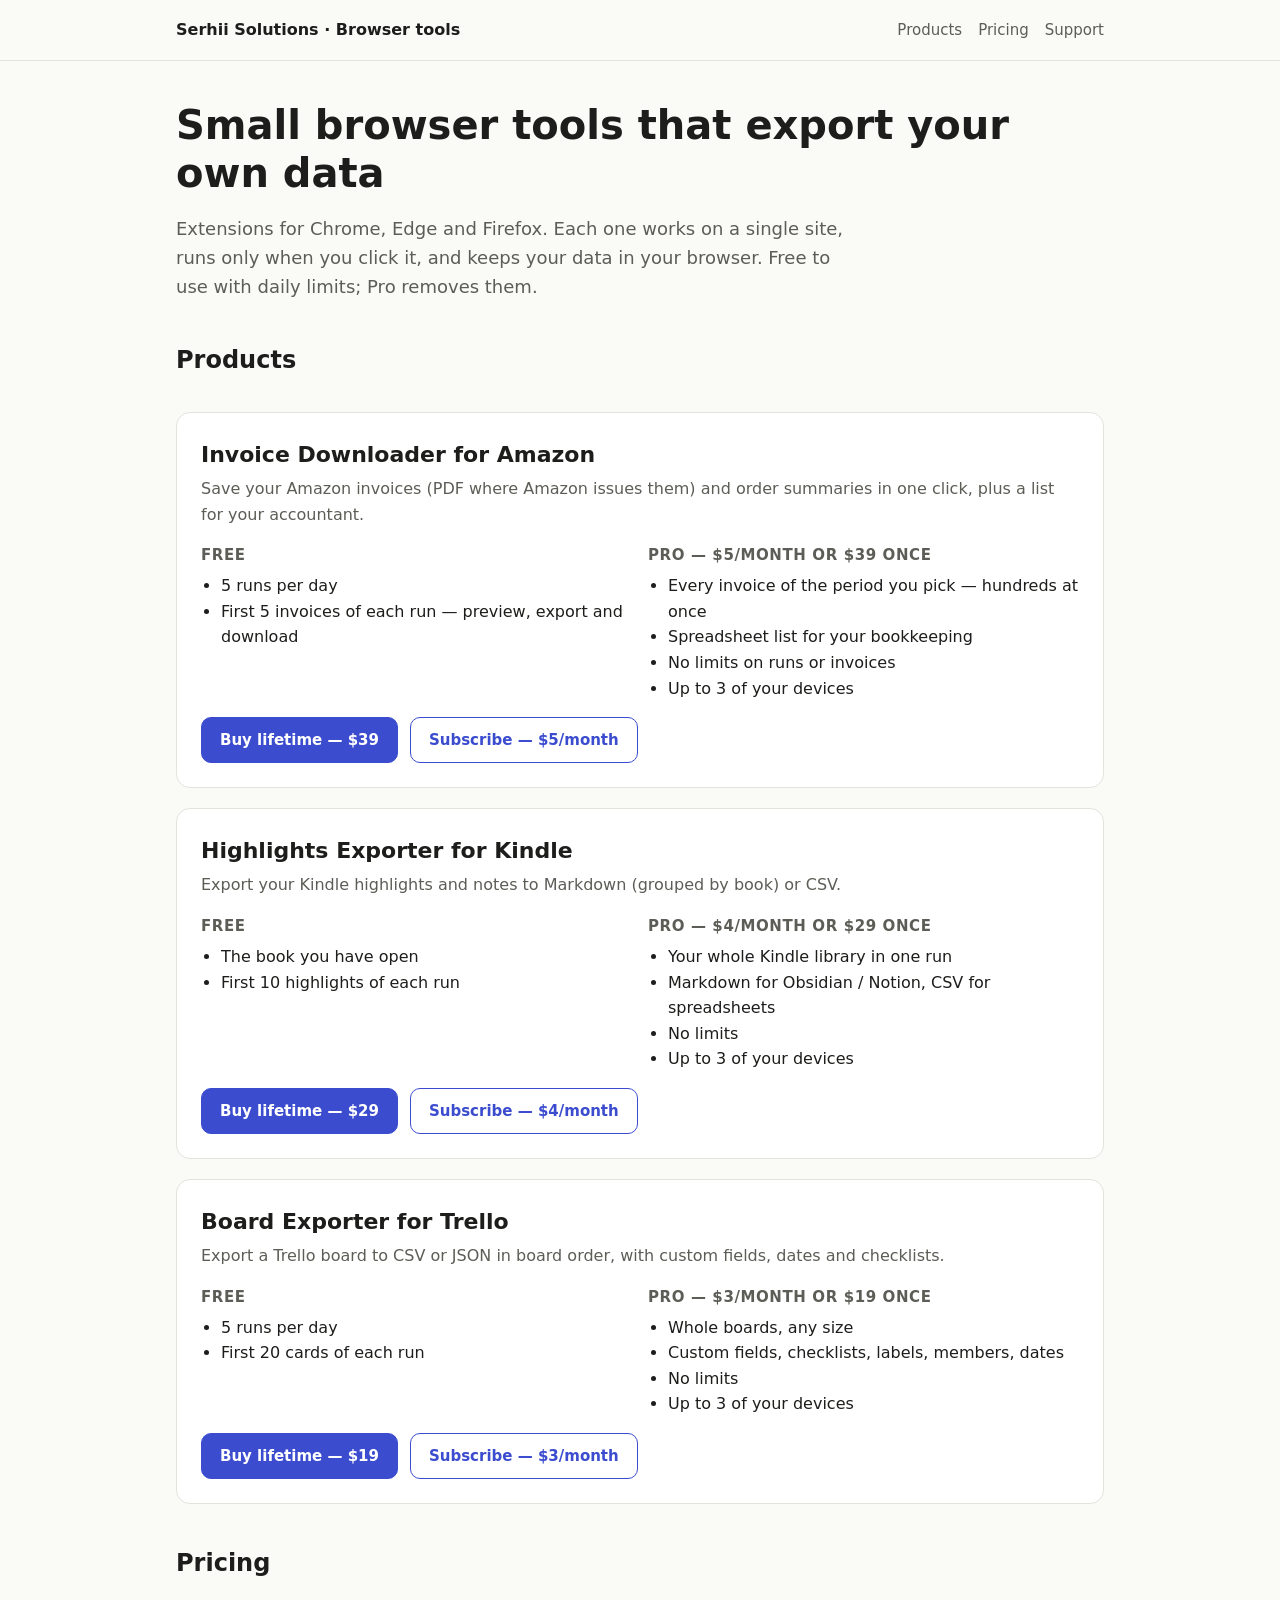
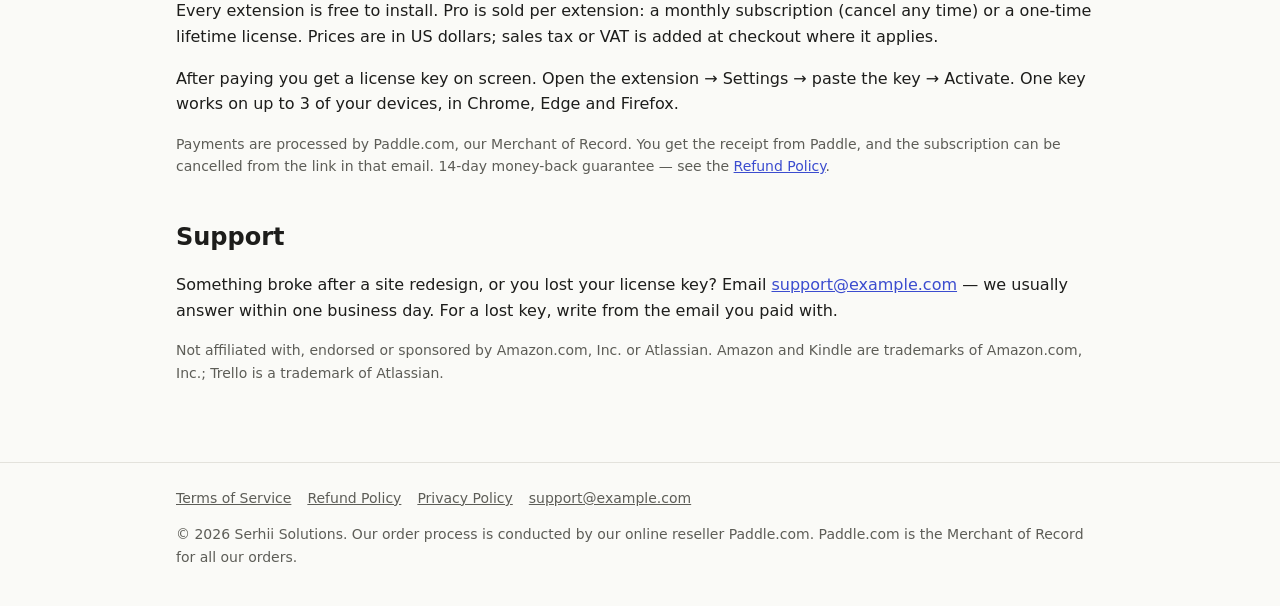
==== index.html @ 1c6d3cf3 "Shop site for Paddle: products, pricing, terms, refund, privacy, checkout Co-Authored-By: Claude Opu" ====
<!doctype html>
<html lang="en">
<head>
<meta charset="utf-8">
<meta name="viewport" content="width=device-width, initial-scale=1">
<title>Serhii Solutions — browser extensions that export your own data</title>
<meta name="description" content="Browser extensions for Chrome, Edge and Firefox that export your Amazon invoices, Kindle highlights and Trello boards.">
<link rel="stylesheet" href="assets/site.css">
</head>
<body>
<header class="site"><div class="wrap">
  <a class="brand" href="./">Serhii Solutions · Browser tools</a>
  <nav><a href="./#products">Products</a><a href="./#pricing">Pricing</a><a href="./#support">Support</a></nav>
</div></header>
<main><div class="wrap">

<h1>Small browser tools that export your own data</h1>
<p class="lead">Extensions for Chrome, Edge and Firefox. Each one works on a single site, runs only when you click it, and keeps your data in your browser. Free to use with daily limits; Pro removes them.</p>

<h2 id="products">Products</h2>
<div class="products">

<section class="card" id="amazon-invoices">
  <h3>Invoice Downloader for Amazon</h3>
  <p>Save your Amazon invoices (PDF where Amazon issues them) and order summaries in one click, plus a list for your accountant.</p>
  <div class="tiers">
    <div><h4>Free</h4><ul><li>5 runs per day</li><li>First 5 invoices of each run — preview, export and download</li></ul></div>
    <div><h4>Pro — $5/month or $39 once</h4><ul><li>Every invoice of the period you pick — hundreds at once</li><li>Spreadsheet list for your bookkeeping</li><li>No limits on runs or invoices</li><li>Up to 3 of your devices</li></ul></div>
  </div>
  <div class="buy">
    <a class="btn primary" href="buy.html?p=amazon-invoices&amp;plan=lifetime">Buy lifetime — $39</a>
    <a class="btn" href="buy.html?p=amazon-invoices&amp;plan=monthly">Subscribe — $5/month</a>
  </div>
</section>

<section class="card" id="kindle-highlights-export">
  <h3>Highlights Exporter for Kindle</h3>
  <p>Export your Kindle highlights and notes to Markdown (grouped by book) or CSV.</p>
  <div class="tiers">
    <div><h4>Free</h4><ul><li>The book you have open</li><li>First 10 highlights of each run</li></ul></div>
    <div><h4>Pro — $4/month or $29 once</h4><ul><li>Your whole Kindle library in one run</li><li>Markdown for Obsidian / Notion, CSV for spreadsheets</li><li>No limits</li><li>Up to 3 of your devices</li></ul></div>
  </div>
  <div class="buy">
    <a class="btn primary" href="buy.html?p=kindle-highlights-export&amp;plan=lifetime">Buy lifetime — $29</a>
    <a class="btn" href="buy.html?p=kindle-highlights-export&amp;plan=monthly">Subscribe — $4/month</a>
  </div>
</section>

<section class="card" id="trello-export">
  <h3>Board Exporter for Trello</h3>
  <p>Export a Trello board to CSV or JSON in board order, with custom fields, dates and checklists.</p>
  <div class="tiers">
    <div><h4>Free</h4><ul><li>5 runs per day</li><li>First 20 cards of each run</li></ul></div>
    <div><h4>Pro — $3/month or $19 once</h4><ul><li>Whole boards, any size</li><li>Custom fields, checklists, labels, members, dates</li><li>No limits</li><li>Up to 3 of your devices</li></ul></div>
  </div>
  <div class="buy">
    <a class="btn primary" href="buy.html?p=trello-export&amp;plan=lifetime">Buy lifetime — $19</a>
    <a class="btn" href="buy.html?p=trello-export&amp;plan=monthly">Subscribe — $3/month</a>
  </div>
</section>
</div>

<h2 id="pricing">Pricing</h2>
<p>Every extension is free to install. Pro is sold per extension: a monthly subscription (cancel any time) or a one-time lifetime license. Prices are in US dollars; sales tax or VAT is added at checkout where it applies.</p>
<p>After paying you get a license key on screen. Open the extension → Settings → paste the key → Activate. One key works on up to 3 of your devices, in Chrome, Edge and Firefox.</p>
<p class="note">Payments are processed by Paddle.com, our Merchant of Record. You get the receipt from Paddle, and the subscription can be cancelled from the link in that email. 14-day money-back guarantee — see the <a href="refund.html">Refund Policy</a>.</p>

<h2 id="support">Support</h2>
<p>Something broke after a site redesign, or you lost your license key? Email <a href="mailto:support@example.com">support@example.com</a> — we usually answer within one business day. For a lost key, write from the email you paid with.</p>
<p class="note">Not affiliated with, endorsed or sponsored by Amazon.com, Inc. or Atlassian. Amazon and Kindle are trademarks of Amazon.com, Inc.; Trello is a trademark of Atlassian.</p>

</div></main>
<footer><div class="wrap">
  <a href="terms.html">Terms of Service</a><a href="refund.html">Refund Policy</a><a href="PRIVACY.html">Privacy Policy</a><a href="mailto:support@example.com">support@example.com</a>
  <p>© 2026 Serhii Solutions. Our order process is conducted by our online reseller Paddle.com. Paddle.com is the Merchant of Record for all our orders.</p>
</div></footer>

</body>
</html>
---- assets/site.css ----
:root{--bg:#fafaf7;--fg:#1d1d1b;--muted:#5d5d57;--line:#e3e2dc;--card:#fff;--accent:#3b4ccf;--accent-fg:#fff;--ok:#2f855a}
@media (prefers-color-scheme:dark){:root{--bg:#141413;--fg:#ecebe6;--muted:#a3a29b;--line:#2f2e2b;--card:#1d1c1a;--accent:#8e9bff;--accent-fg:#111;--ok:#68d391}}
*{box-sizing:border-box}
body{margin:0;background:var(--bg);color:var(--fg);font:16px/1.6 system-ui,-apple-system,"Segoe UI",Roboto,sans-serif}
a{color:var(--accent)}
.wrap{max-width:960px;margin:0 auto;padding:0 16px}
header.site{border-bottom:1px solid var(--line)}
header.site .wrap{display:flex;align-items:center;justify-content:space-between;gap:16px;min-height:60px;flex-wrap:wrap}
header.site .brand{font-weight:700;text-decoration:none;color:var(--fg)}
nav a{color:var(--muted);text-decoration:none;margin-left:16px;font-size:15px}
nav a:hover{color:var(--fg)}
main{padding:40px 0 64px}
h1{font-size:clamp(28px,5vw,40px);line-height:1.2;margin:0 0 12px}
h2{margin:40px 0 8px}
.lead{color:var(--muted);font-size:18px;max-width:680px}
.products{display:grid;gap:20px;margin-top:32px}
.card{background:var(--card);border:1px solid var(--line);border-radius:14px;padding:24px}
.card h3{margin:0 0 4px;font-size:22px}
.card p{margin:0 0 12px;color:var(--muted)}
.tiers{display:grid;grid-template-columns:1fr 1fr;gap:16px;margin:16px 0}
@media (max-width:640px){.tiers{grid-template-columns:1fr}}
.tiers ul{margin:6px 0 0;padding-left:20px}
.tiers h4{margin:0;font-size:15px;text-transform:uppercase;letter-spacing:.04em;color:var(--muted)}
.buy{display:flex;gap:12px;flex-wrap:wrap}
.btn{display:inline-block;padding:10px 18px;border-radius:10px;border:1px solid var(--accent);color:var(--accent);text-decoration:none;font-weight:600;background:transparent;cursor:pointer;font-size:15px}
.btn.primary{background:var(--accent);color:var(--accent-fg)}
.note{font-size:14px;color:var(--muted)}
footer{border-top:1px solid var(--line);padding:24px 0;color:var(--muted);font-size:14px}
footer a{color:var(--muted);margin-right:16px}
.key{font:600 18px/1.4 ui-monospace,SFMono-Regular,Menlo,monospace;background:var(--card);border:1px dashed var(--line);border-radius:10px;padding:14px;word-break:break-all;margin:12px 0}
.doc{max-width:720px}
.doc h2{font-size:22px}
table{border-collapse:collapse;width:100%;margin:12px 0;font-size:15px}
th,td{border:1px solid var(--line);padding:8px;text-align:left;vertical-align:top}
code{font-size:.9em}
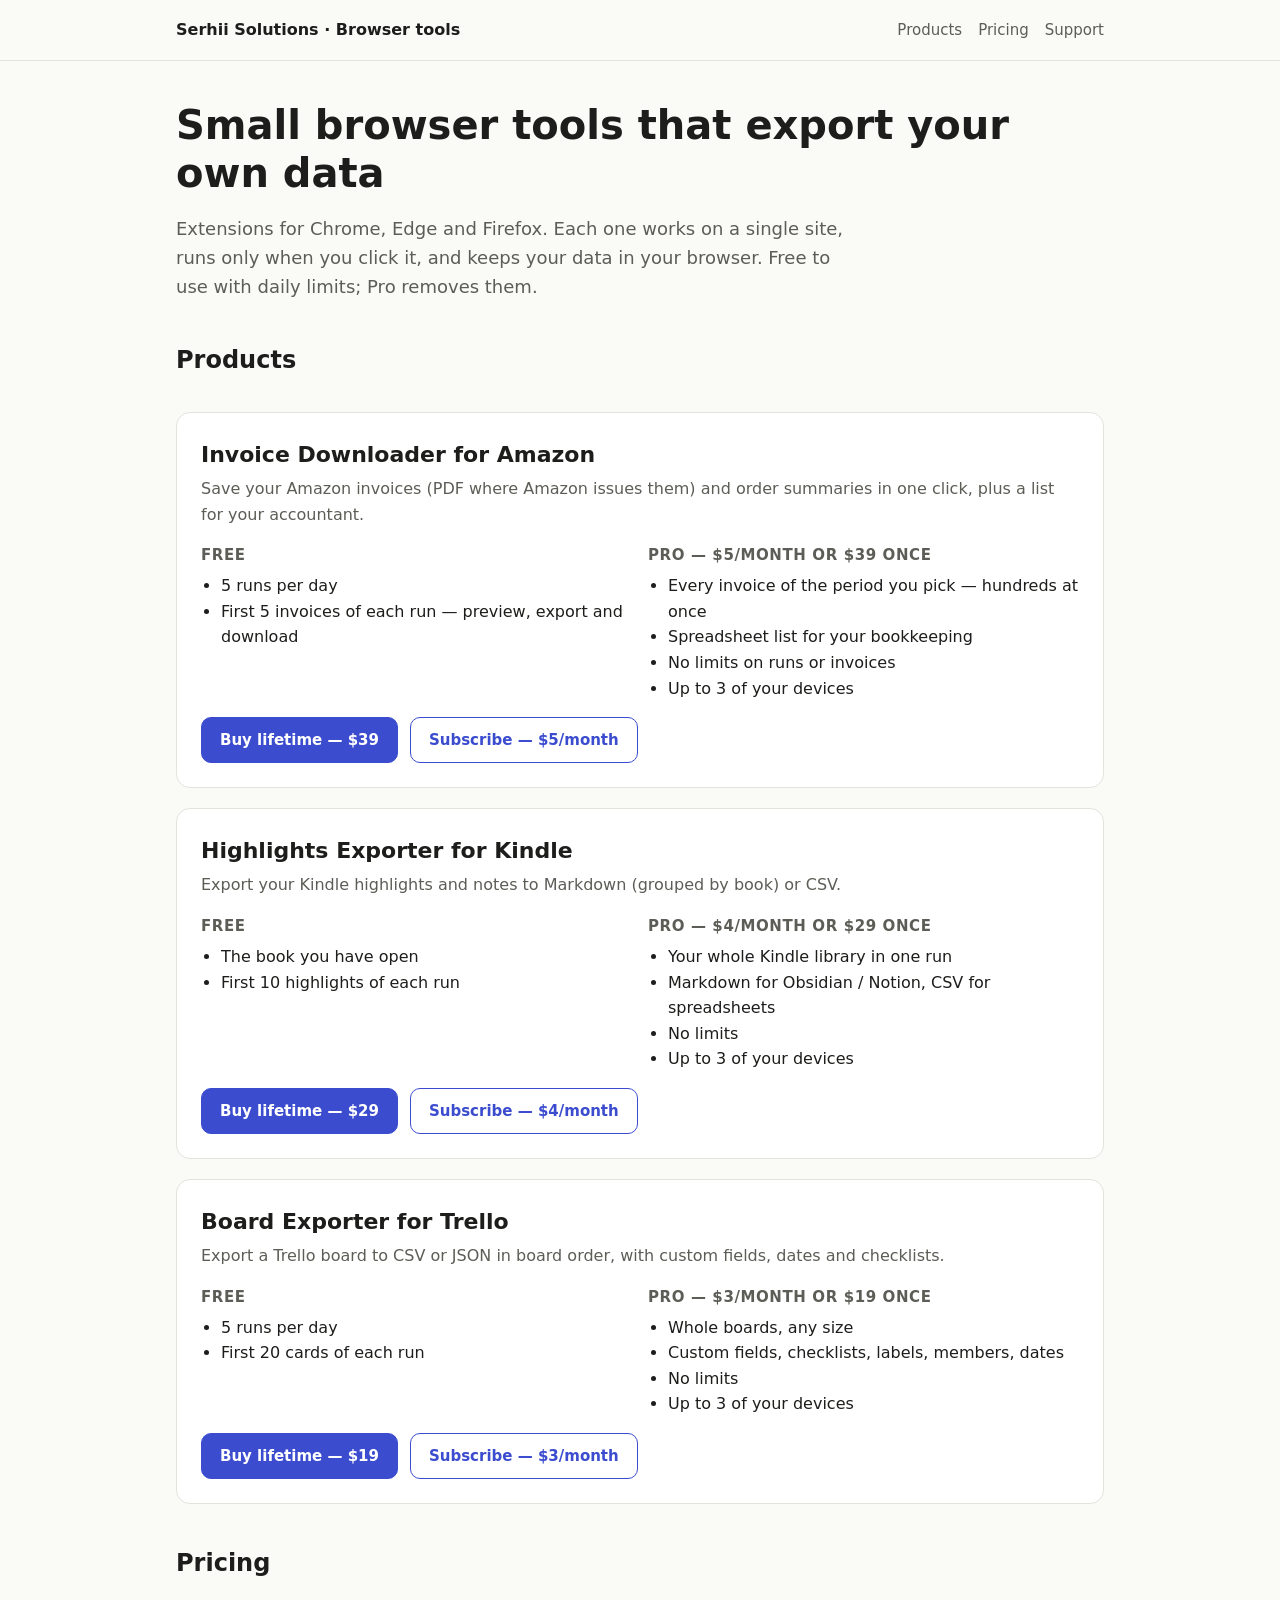
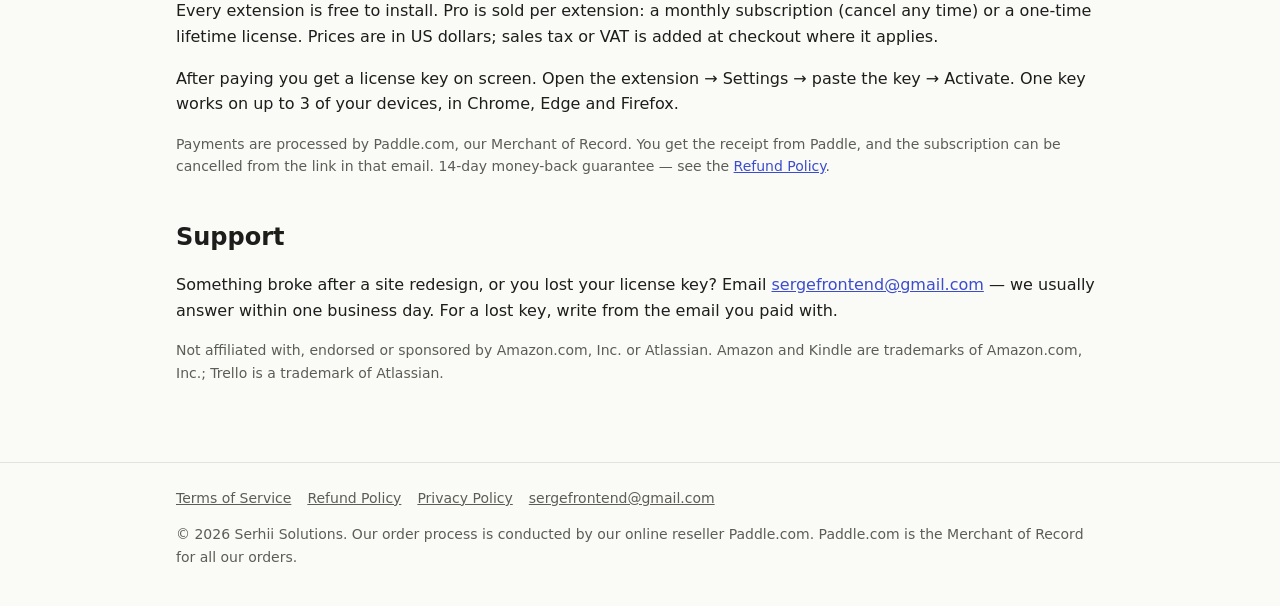
==== commit 1c3c080d: "Set the support email Co-Authored-By: Claude Opus 5.5 <noreply@anthropic.com> Claude-Session: https:" ====
--- a/index.html
+++ b/index.html
@@ -66,12 +66,12 @@
 <p class="note">Payments are processed by Paddle.com, our Merchant of Record. You get the receipt from Paddle, and the subscription can be cancelled from the link in that email. 14-day money-back guarantee — see the <a href="refund.html">Refund Policy</a>.</p>
 
 <h2 id="support">Support</h2>
-<p>Something broke after a site redesign, or you lost your license key? Email <a href="mailto:support@example.com">support@example.com</a> — we usually answer within one business day. For a lost key, write from the email you paid with.</p>
+<p>Something broke after a site redesign, or you lost your license key? Email <a href="mailto:sergefrontend@gmail.com">sergefrontend@gmail.com</a> — we usually answer within one business day. For a lost key, write from the email you paid with.</p>
 <p class="note">Not affiliated with, endorsed or sponsored by Amazon.com, Inc. or Atlassian. Amazon and Kindle are trademarks of Amazon.com, Inc.; Trello is a trademark of Atlassian.</p>
 
 </div></main>
 <footer><div class="wrap">
-  <a href="terms.html">Terms of Service</a><a href="refund.html">Refund Policy</a><a href="PRIVACY.html">Privacy Policy</a><a href="mailto:support@example.com">support@example.com</a>
+  <a href="terms.html">Terms of Service</a><a href="refund.html">Refund Policy</a><a href="PRIVACY.html">Privacy Policy</a><a href="mailto:sergefrontend@gmail.com">sergefrontend@gmail.com</a>
   <p>© 2026 Serhii Solutions. Our order process is conducted by our online reseller Paddle.com. Paddle.com is the Merchant of Record for all our orders.</p>
 </div></footer>
 
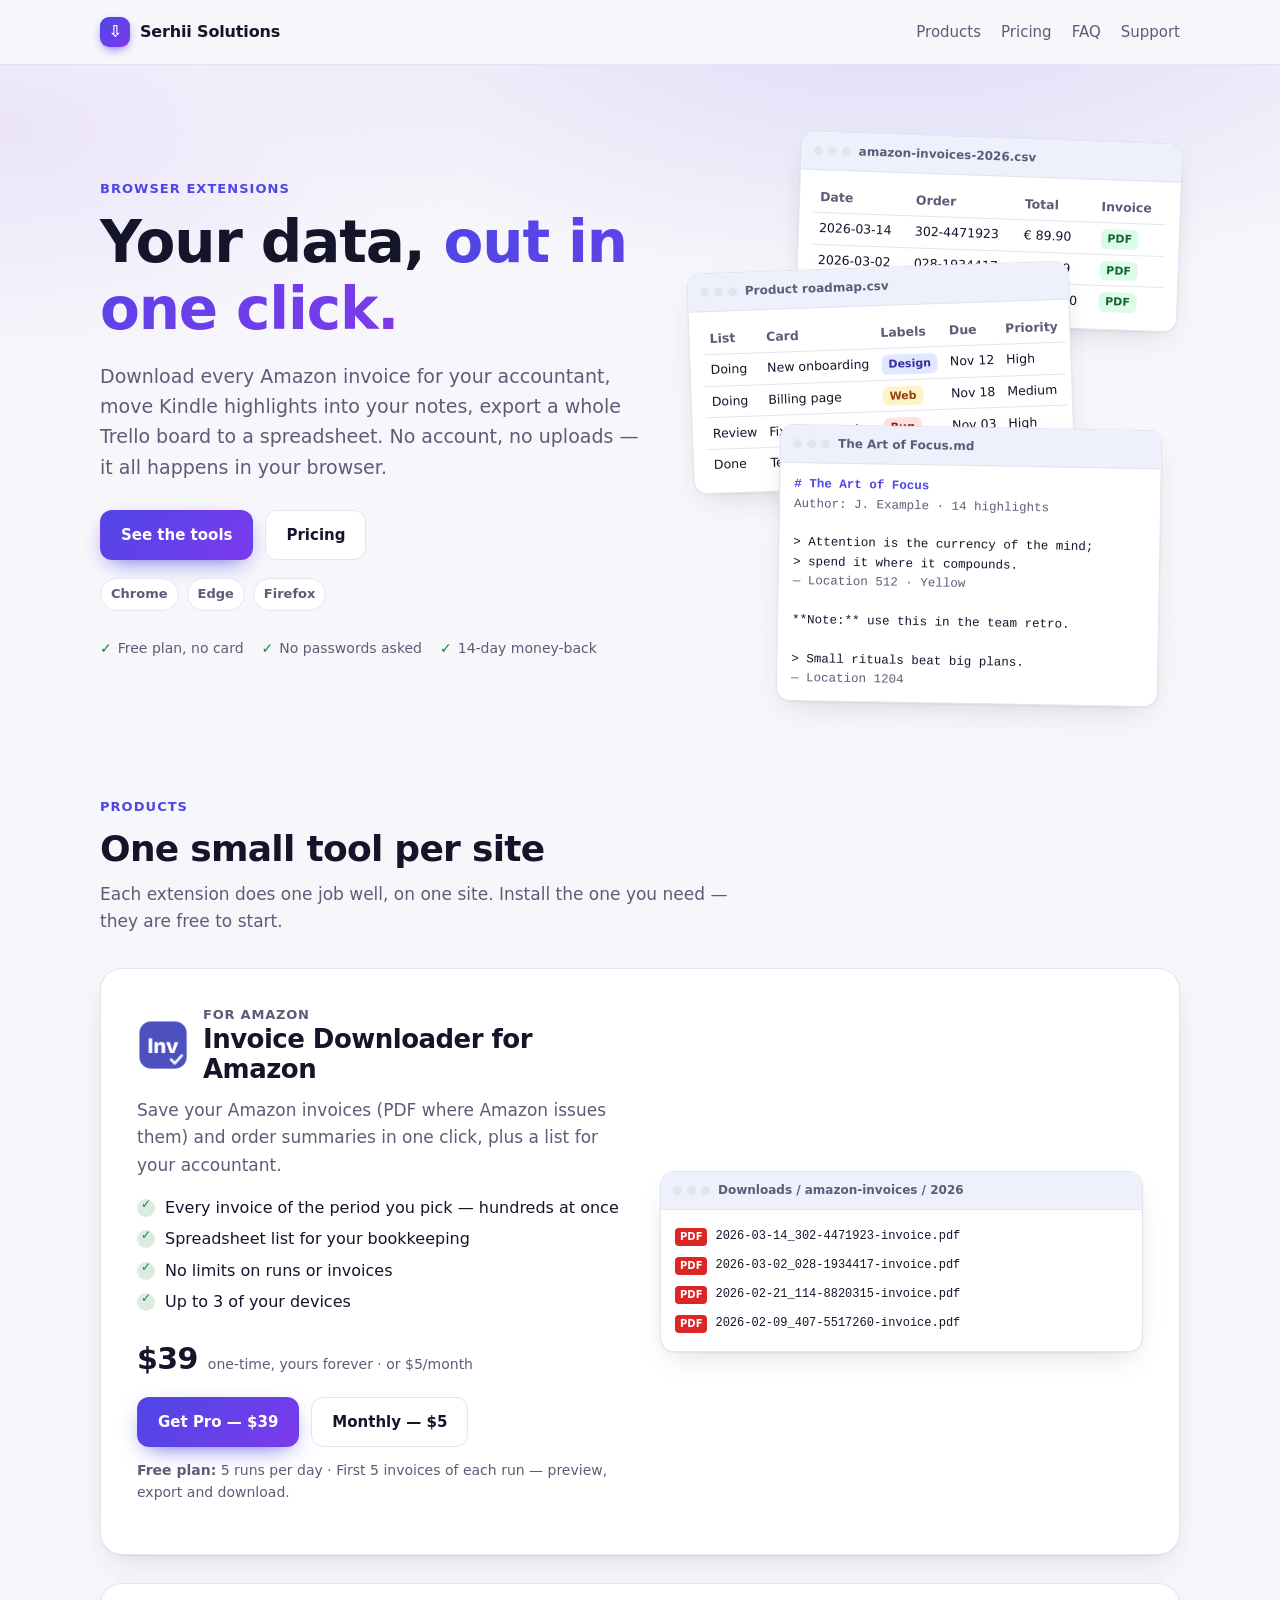
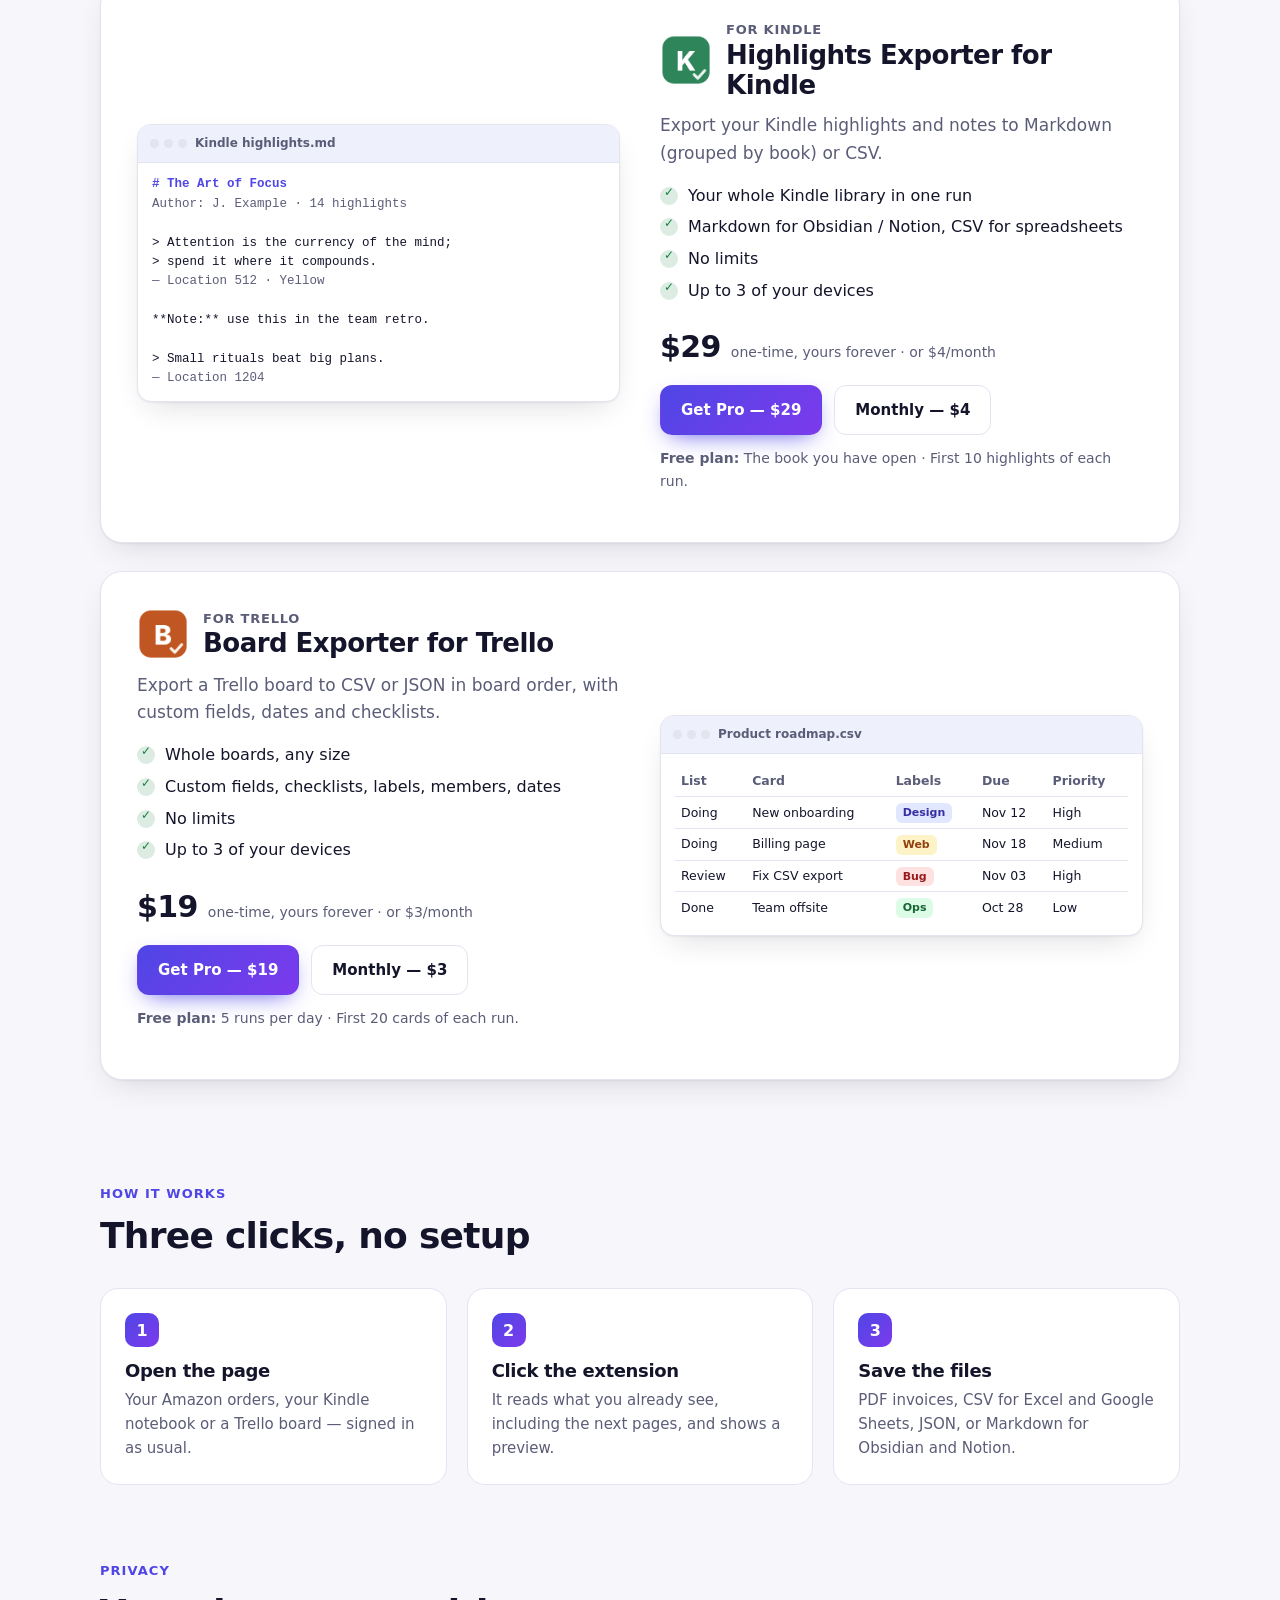
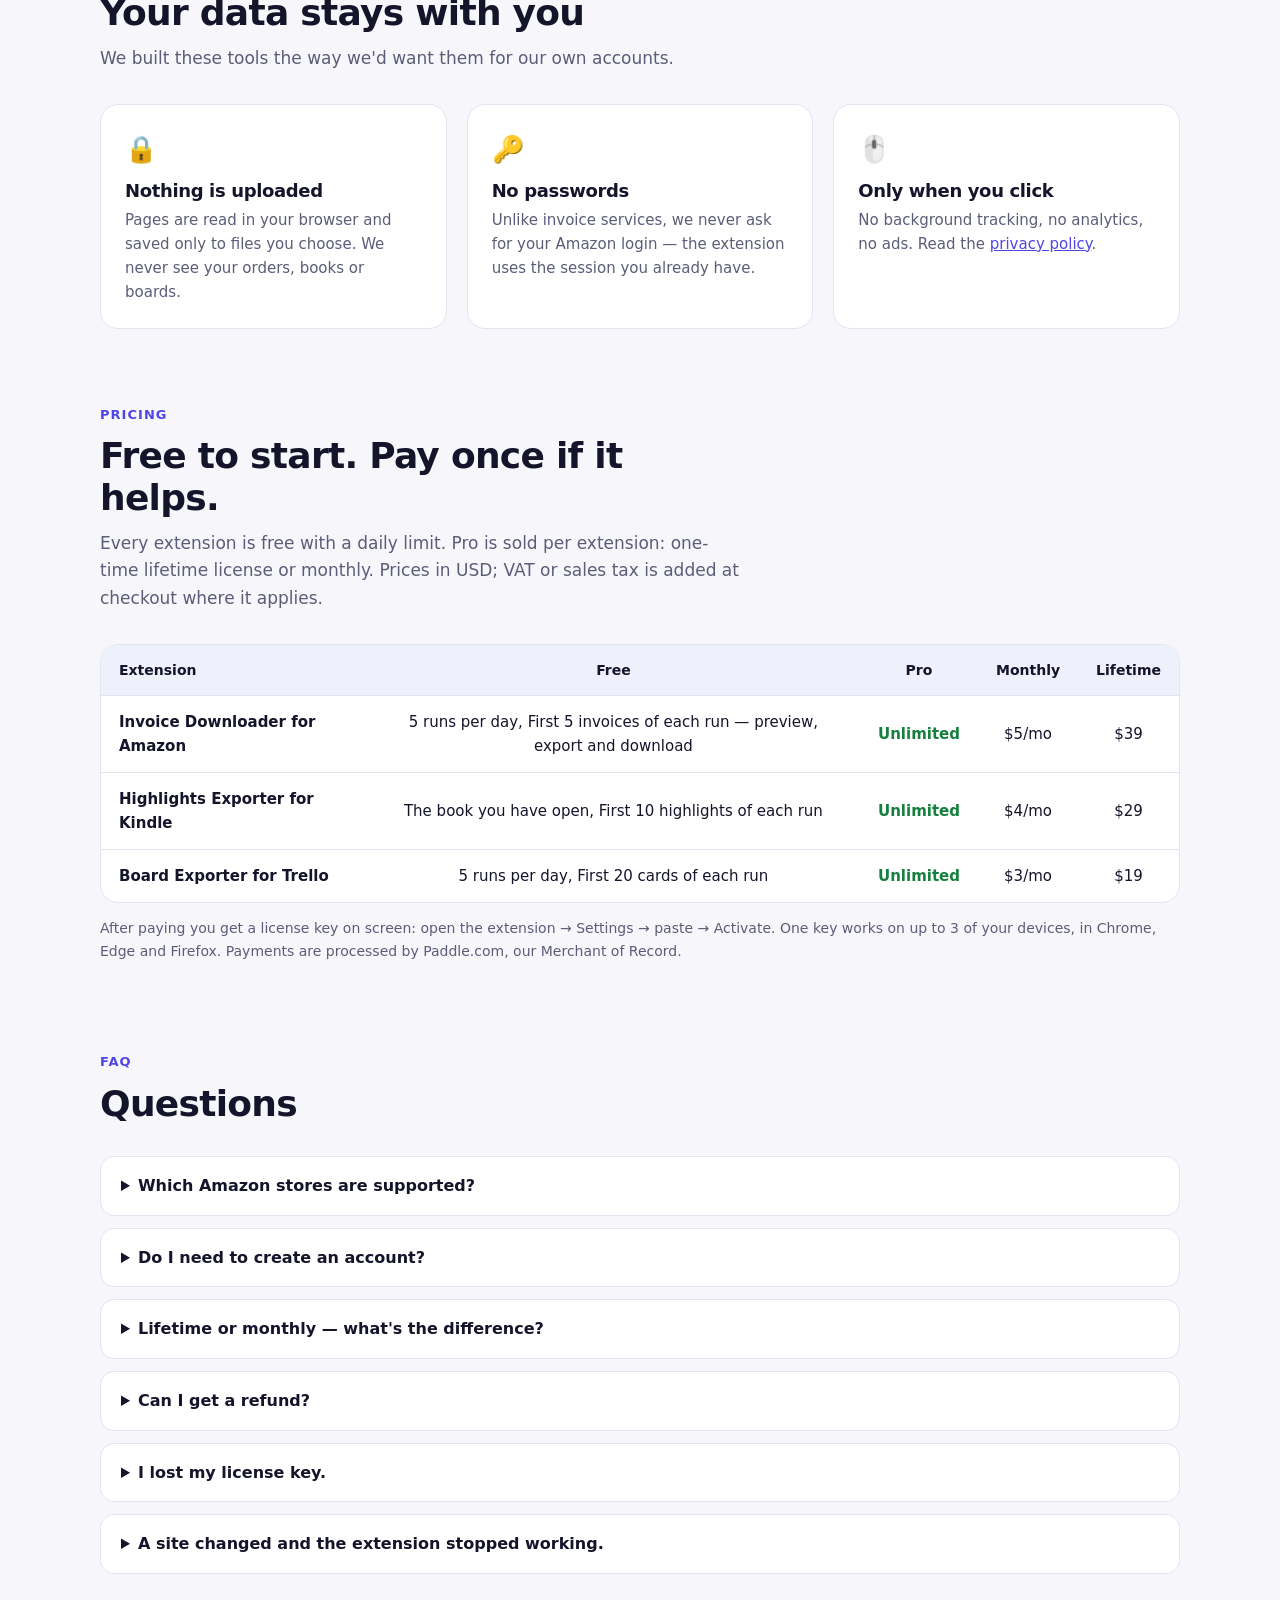
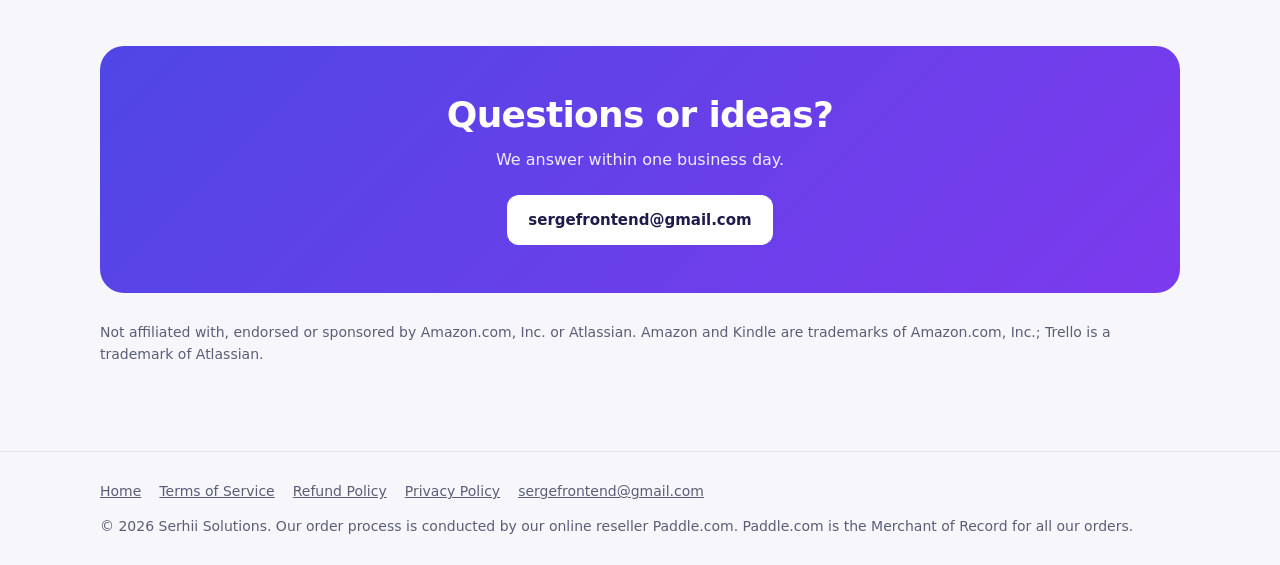
==== commit efb4125c: "Redesign the shop home page Hero with example results, one block per product with its icon, a sample" ====
--- a/index.html
+++ b/index.html
@@ -3,75 +3,176 @@
 <head>
 <meta charset="utf-8">
 <meta name="viewport" content="width=device-width, initial-scale=1">
-<title>Serhii Solutions — browser extensions that export your own data</title>
-<meta name="description" content="Browser extensions for Chrome, Edge and Firefox that export your Amazon invoices, Kindle highlights and Trello boards.">
+<title>Serhii Solutions — export your Amazon invoices, Kindle highlights and Trello boards</title>
+<meta name="description" content="Browser extensions for Chrome, Edge and Firefox that export your Amazon invoices, Kindle highlights and Trello boards in one click. Private: your data never leaves your browser.">
 <link rel="stylesheet" href="assets/site.css">
 </head>
 <body>
 <header class="site"><div class="wrap">
-  <a class="brand" href="./">Serhii Solutions · Browser tools</a>
-  <nav><a href="./#products">Products</a><a href="./#pricing">Pricing</a><a href="./#support">Support</a></nav>
+  <a class="brand" href="./"><span class="mark">⇩</span>Serhii Solutions</a>
+  <nav><a href="./#products">Products</a><a href="./#pricing">Pricing</a><a href="./#faq">FAQ</a><a href="./#support">Support</a></nav>
 </div></header>
-<main><div class="wrap">
+<main>
+<section class="hero"><div class="wrap">
+  <div>
+    <span class="eyebrow">Browser extensions</span>
+    <h1>Your data, <span class="grad">out in one click.</span></h1>
+    <p class="lead">Download every Amazon invoice for your accountant, move Kindle highlights into your notes, export a whole Trello board to a spreadsheet. No account, no uploads — it all happens in your browser.</p>
+    <div class="cta">
+      <a class="btn primary" href="#products">See the tools</a>
+      <a class="btn" href="#pricing">Pricing</a>
+    </div>
+    <div class="browsers"><span class="chip">Chrome</span><span class="chip">Edge</span><span class="chip">Firefox</span></div>
+    <div class="trust"><span>Free plan, no card</span><span>No passwords asked</span><span>14-day money-back</span></div>
+  </div>
+  <div class="stack">
+<div class="win"><div class="bar"><span class="dots"><i></i><i></i><i></i></span>amazon-invoices-2026.csv</div><div class="body"><table>
+  <tr><th>Date</th><th>Order</th><th>Total</th><th>Invoice</th></tr>
+  <tr><td>2026-03-14</td><td>302-4471923</td><td>€ 89.90</td><td><span class="tag g">PDF</span></td></tr>
+  <tr><td>2026-03-02</td><td>028-1934417</td><td>€ 24.99</td><td><span class="tag g">PDF</span></td></tr>
+  <tr><td>2026-02-21</td><td>114-8820315</td><td>€ 312.00</td><td><span class="tag g">PDF</span></td></tr>
+</table></div></div>
+<div class="win"><div class="bar"><span class="dots"><i></i><i></i><i></i></span>Product roadmap.csv</div><div class="body"><table>
+  <tr><th>List</th><th>Card</th><th>Labels</th><th>Due</th><th>Priority</th></tr>
+  <tr><td>Doing</td><td>New onboarding</td><td><span class="tag b">Design</span></td><td>Nov 12</td><td>High</td></tr>
+  <tr><td>Doing</td><td>Billing page</td><td><span class="tag y">Web</span></td><td>Nov 18</td><td>Medium</td></tr>
+  <tr><td>Review</td><td>Fix CSV export</td><td><span class="tag r">Bug</span></td><td>Nov 03</td><td>High</td></tr>
+  <tr><td>Done</td><td>Team offsite</td><td><span class="tag g">Ops</span></td><td>Oct 28</td><td>Low</td></tr>
+</table></div></div>
+<div class="win"><div class="bar"><span class="dots"><i></i><i></i><i></i></span>The Art of Focus.md</div><div class="body"><pre><span class="h"># The Art of Focus</span>
+<span class="q">Author: J. Example · 14 highlights</span>
 
-<h1>Small browser tools that export your own data</h1>
-<p class="lead">Extensions for Chrome, Edge and Firefox. Each one works on a single site, runs only when you click it, and keeps your data in your browser. Free to use with daily limits; Pro removes them.</p>
+> Attention is the currency of the mind;
+> spend it where it compounds.
+<span class="q">— Location 512 · Yellow</span>
 
-<h2 id="products">Products</h2>
-<div class="products">
+**Note:** use this in the team retro.
 
-<section class="card" id="amazon-invoices">
-  <h3>Invoice Downloader for Amazon</h3>
-  <p>Save your Amazon invoices (PDF where Amazon issues them) and order summaries in one click, plus a list for your accountant.</p>
-  <div class="tiers">
-    <div><h4>Free</h4><ul><li>5 runs per day</li><li>First 5 invoices of each run — preview, export and download</li></ul></div>
-    <div><h4>Pro — $5/month or $39 once</h4><ul><li>Every invoice of the period you pick — hundreds at once</li><li>Spreadsheet list for your bookkeeping</li><li>No limits on runs or invoices</li><li>Up to 3 of your devices</li></ul></div>
+> Small rituals beat big plans.
+<span class="q">— Location 1204</span></pre></div></div></div>
+</div></section>
+
+<div class="wrap">
+<section class="section" id="products">
+  <div class="section-head"><span class="eyebrow">Products</span><h2>One small tool per site</h2><p>Each extension does one job well, on one site. Install the one you need — they are free to start.</p></div>
+  
+<article class="product" id="amazon-invoices">
+  <div class="info">
+    <div class="head"><img src="assets/img/amazon-invoices.png" alt="" width="52" height="52"><div><div class="for">For Amazon</div><h3>Invoice Downloader for Amazon</h3></div></div>
+    <p class="tagline">Save your Amazon invoices (PDF where Amazon issues them) and order summaries in one click, plus a list for your accountant.</p>
+    <ul class="ticks"><li>Every invoice of the period you pick — hundreds at once</li><li>Spreadsheet list for your bookkeeping</li><li>No limits on runs or invoices</li><li>Up to 3 of your devices</li></ul>
+    <div class="price-row"><span class="big">$39</span><span class="sub">one-time, yours forever · or $5/month</span></div>
+    <div class="cta">
+      <a class="btn primary" href="buy.html?p=amazon-invoices&amp;plan=lifetime">Get Pro — $39</a>
+      <a class="btn" href="buy.html?p=amazon-invoices&amp;plan=monthly">Monthly — $5</a>
+    </div>
+    <p class="free-note"><strong>Free plan:</strong> 5 runs per day · First 5 invoices of each run — preview, export and download.</p>
   </div>
-  <div class="buy">
-    <a class="btn primary" href="buy.html?p=amazon-invoices&amp;plan=lifetime">Buy lifetime — $39</a>
-    <a class="btn" href="buy.html?p=amazon-invoices&amp;plan=monthly">Subscribe — $5/month</a>
+  <div class="demo">
+<div class="win"><div class="bar"><span class="dots"><i></i><i></i><i></i></span>Downloads / amazon-invoices / 2026</div><div class="body">
+  <div class="file"><b>PDF</b>2026-03-14_302-4471923-invoice.pdf</div>
+  <div class="file"><b>PDF</b>2026-03-02_028-1934417-invoice.pdf</div>
+  <div class="file"><b>PDF</b>2026-02-21_114-8820315-invoice.pdf</div>
+  <div class="file"><b>PDF</b>2026-02-09_407-5517260-invoice.pdf</div>
+</div></div></div>
+</article>
+
+<article class="product flip" id="kindle-highlights-export">
+  <div class="info">
+    <div class="head"><img src="assets/img/kindle-highlights-export.png" alt="" width="52" height="52"><div><div class="for">For Kindle</div><h3>Highlights Exporter for Kindle</h3></div></div>
+    <p class="tagline">Export your Kindle highlights and notes to Markdown (grouped by book) or CSV.</p>
+    <ul class="ticks"><li>Your whole Kindle library in one run</li><li>Markdown for Obsidian / Notion, CSV for spreadsheets</li><li>No limits</li><li>Up to 3 of your devices</li></ul>
+    <div class="price-row"><span class="big">$29</span><span class="sub">one-time, yours forever · or $4/month</span></div>
+    <div class="cta">
+      <a class="btn primary" href="buy.html?p=kindle-highlights-export&amp;plan=lifetime">Get Pro — $29</a>
+      <a class="btn" href="buy.html?p=kindle-highlights-export&amp;plan=monthly">Monthly — $4</a>
+    </div>
+    <p class="free-note"><strong>Free plan:</strong> The book you have open · First 10 highlights of each run.</p>
+  </div>
+  <div class="demo">
+<div class="win"><div class="bar"><span class="dots"><i></i><i></i><i></i></span>Kindle highlights.md</div><div class="body"><pre><span class="h"># The Art of Focus</span>
+<span class="q">Author: J. Example · 14 highlights</span>
+
+> Attention is the currency of the mind;
+> spend it where it compounds.
+<span class="q">— Location 512 · Yellow</span>
+
+**Note:** use this in the team retro.
+
+> Small rituals beat big plans.
+<span class="q">— Location 1204</span></pre></div></div></div>
+</article>
+
+<article class="product" id="trello-export">
+  <div class="info">
+    <div class="head"><img src="assets/img/trello-export.png" alt="" width="52" height="52"><div><div class="for">For Trello</div><h3>Board Exporter for Trello</h3></div></div>
+    <p class="tagline">Export a Trello board to CSV or JSON in board order, with custom fields, dates and checklists.</p>
+    <ul class="ticks"><li>Whole boards, any size</li><li>Custom fields, checklists, labels, members, dates</li><li>No limits</li><li>Up to 3 of your devices</li></ul>
+    <div class="price-row"><span class="big">$19</span><span class="sub">one-time, yours forever · or $3/month</span></div>
+    <div class="cta">
+      <a class="btn primary" href="buy.html?p=trello-export&amp;plan=lifetime">Get Pro — $19</a>
+      <a class="btn" href="buy.html?p=trello-export&amp;plan=monthly">Monthly — $3</a>
+    </div>
+    <p class="free-note"><strong>Free plan:</strong> 5 runs per day · First 20 cards of each run.</p>
+  </div>
+  <div class="demo">
+<div class="win"><div class="bar"><span class="dots"><i></i><i></i><i></i></span>Product roadmap.csv</div><div class="body"><table>
+  <tr><th>List</th><th>Card</th><th>Labels</th><th>Due</th><th>Priority</th></tr>
+  <tr><td>Doing</td><td>New onboarding</td><td><span class="tag b">Design</span></td><td>Nov 12</td><td>High</td></tr>
+  <tr><td>Doing</td><td>Billing page</td><td><span class="tag y">Web</span></td><td>Nov 18</td><td>Medium</td></tr>
+  <tr><td>Review</td><td>Fix CSV export</td><td><span class="tag r">Bug</span></td><td>Nov 03</td><td>High</td></tr>
+  <tr><td>Done</td><td>Team offsite</td><td><span class="tag g">Ops</span></td><td>Oct 28</td><td>Low</td></tr>
+</table></div></div></div>
+</article>
+</section>
+
+<section class="section" id="how">
+  <div class="section-head"><span class="eyebrow">How it works</span><h2>Three clicks, no setup</h2></div>
+  <div class="grid3">
+    <div class="tile"><div class="num">1</div><h3>Open the page</h3><p>Your Amazon orders, your Kindle notebook or a Trello board — signed in as usual.</p></div>
+    <div class="tile"><div class="num">2</div><h3>Click the extension</h3><p>It reads what you already see, including the next pages, and shows a preview.</p></div>
+    <div class="tile"><div class="num">3</div><h3>Save the files</h3><p>PDF invoices, CSV for Excel and Google Sheets, JSON, or Markdown for Obsidian and Notion.</p></div>
   </div>
 </section>
 
-<section class="card" id="kindle-highlights-export">
-  <h3>Highlights Exporter for Kindle</h3>
-  <p>Export your Kindle highlights and notes to Markdown (grouped by book) or CSV.</p>
-  <div class="tiers">
-    <div><h4>Free</h4><ul><li>The book you have open</li><li>First 10 highlights of each run</li></ul></div>
-    <div><h4>Pro — $4/month or $29 once</h4><ul><li>Your whole Kindle library in one run</li><li>Markdown for Obsidian / Notion, CSV for spreadsheets</li><li>No limits</li><li>Up to 3 of your devices</li></ul></div>
-  </div>
-  <div class="buy">
-    <a class="btn primary" href="buy.html?p=kindle-highlights-export&amp;plan=lifetime">Buy lifetime — $29</a>
-    <a class="btn" href="buy.html?p=kindle-highlights-export&amp;plan=monthly">Subscribe — $4/month</a>
+<section class="section" id="privacy">
+  <div class="section-head"><span class="eyebrow">Privacy</span><h2>Your data stays with you</h2><p>We built these tools the way we'd want them for our own accounts.</p></div>
+  <div class="grid3">
+    <div class="tile"><div class="ico">🔒</div><h3>Nothing is uploaded</h3><p>Pages are read in your browser and saved only to files you choose. We never see your orders, books or boards.</p></div>
+    <div class="tile"><div class="ico">🔑</div><h3>No passwords</h3><p>Unlike invoice services, we never ask for your Amazon login — the extension uses the session you already have.</p></div>
+    <div class="tile"><div class="ico">🖱️</div><h3>Only when you click</h3><p>No background tracking, no analytics, no ads. Read the <a href="PRIVACY.html">privacy policy</a>.</p></div>
   </div>
 </section>
 
-<section class="card" id="trello-export">
-  <h3>Board Exporter for Trello</h3>
-  <p>Export a Trello board to CSV or JSON in board order, with custom fields, dates and checklists.</p>
-  <div class="tiers">
-    <div><h4>Free</h4><ul><li>5 runs per day</li><li>First 20 cards of each run</li></ul></div>
-    <div><h4>Pro — $3/month or $19 once</h4><ul><li>Whole boards, any size</li><li>Custom fields, checklists, labels, members, dates</li><li>No limits</li><li>Up to 3 of your devices</li></ul></div>
-  </div>
-  <div class="buy">
-    <a class="btn primary" href="buy.html?p=trello-export&amp;plan=lifetime">Buy lifetime — $19</a>
-    <a class="btn" href="buy.html?p=trello-export&amp;plan=monthly">Subscribe — $3/month</a>
-  </div>
+<section class="section" id="pricing">
+  <div class="section-head"><span class="eyebrow">Pricing</span><h2>Free to start. Pay once if it helps.</h2><p>Every extension is free with a daily limit. Pro is sold per extension: one-time lifetime license or monthly. Prices in USD; VAT or sales tax is added at checkout where it applies.</p></div>
+  <div class="table-scroll"><table class="compare">
+    <tr><th>Extension</th><th>Free</th><th>Pro</th><th>Monthly</th><th>Lifetime</th></tr>
+    <tr><td><strong>Invoice Downloader for Amazon</strong></td><td>5 runs per day, First 5 invoices of each run — preview, export and download</td><td><span class="yes">Unlimited</span></td><td>$5/mo</td><td>$39</td></tr><tr><td><strong>Highlights Exporter for Kindle</strong></td><td>The book you have open, First 10 highlights of each run</td><td><span class="yes">Unlimited</span></td><td>$4/mo</td><td>$29</td></tr><tr><td><strong>Board Exporter for Trello</strong></td><td>5 runs per day, First 20 cards of each run</td><td><span class="yes">Unlimited</span></td><td>$3/mo</td><td>$19</td></tr>
+  </table></div>
+  <p class="note">After paying you get a license key on screen: open the extension → Settings → paste → Activate. One key works on up to 3 of your devices, in Chrome, Edge and Firefox. Payments are processed by Paddle.com, our Merchant of Record.</p>
 </section>
+
+<section class="section" id="faq">
+  <div class="section-head"><span class="eyebrow">FAQ</span><h2>Questions</h2></div>
+  <details><summary>Which Amazon stores are supported?</summary><p>All Amazon marketplaces that have the "Your Orders" page — .com, .co.uk, .de, .fr, .it, .es, .pl, .nl, .se, .ca, .com.au and others. PDF invoices are saved where Amazon issues them; for other orders you get the order summary.</p></details>
+  <details><summary>Do I need to create an account?</summary><p>No. Install the extension and use it. For Pro you only paste the license key you get after paying.</p></details>
+  <details><summary>Lifetime or monthly — what's the difference?</summary><p>Lifetime is a one-time payment and includes future updates. Monthly renews each month and can be cancelled any time from the link in your Paddle receipt; Pro stays active until the end of the paid month.</p></details>
+  <details><summary>Can I get a refund?</summary><p>Yes — full refund within 14 days, no questions asked. See the <a href="refund.html">Refund Policy</a>.</p></details>
+  <details><summary>I lost my license key.</summary><p>Email <a href="mailto:sergefrontend@gmail.com">sergefrontend@gmail.com</a> from the address you paid with and we'll send it again.</p></details>
+  <details><summary>A site changed and the extension stopped working.</summary><p>It happens — Amazon, Kindle and Trello redesign their pages. Click "Report a problem" in the extension and email us the file; we usually fix it within days.</p></details>
+</section>
+
+<section class="final" id="support">
+  <h2>Questions or ideas?</h2>
+  <p>We answer within one business day.</p>
+  <a class="btn" href="mailto:sergefrontend@gmail.com">sergefrontend@gmail.com</a>
+</section>
+<p class="note" style="margin-top:28px">Not affiliated with, endorsed or sponsored by Amazon.com, Inc. or Atlassian. Amazon and Kindle are trademarks of Amazon.com, Inc.; Trello is a trademark of Atlassian.</p>
 </div>
-
-<h2 id="pricing">Pricing</h2>
-<p>Every extension is free to install. Pro is sold per extension: a monthly subscription (cancel any time) or a one-time lifetime license. Prices are in US dollars; sales tax or VAT is added at checkout where it applies.</p>
-<p>After paying you get a license key on screen. Open the extension → Settings → paste the key → Activate. One key works on up to 3 of your devices, in Chrome, Edge and Firefox.</p>
-<p class="note">Payments are processed by Paddle.com, our Merchant of Record. You get the receipt from Paddle, and the subscription can be cancelled from the link in that email. 14-day money-back guarantee — see the <a href="refund.html">Refund Policy</a>.</p>
-
-<h2 id="support">Support</h2>
-<p>Something broke after a site redesign, or you lost your license key? Email <a href="mailto:sergefrontend@gmail.com">sergefrontend@gmail.com</a> — we usually answer within one business day. For a lost key, write from the email you paid with.</p>
-<p class="note">Not affiliated with, endorsed or sponsored by Amazon.com, Inc. or Atlassian. Amazon and Kindle are trademarks of Amazon.com, Inc.; Trello is a trademark of Atlassian.</p>
-
-</div></main>
+</main>
 <footer><div class="wrap">
-  <a href="terms.html">Terms of Service</a><a href="refund.html">Refund Policy</a><a href="PRIVACY.html">Privacy Policy</a><a href="mailto:sergefrontend@gmail.com">sergefrontend@gmail.com</a>
+  <a href="./">Home</a><a href="terms.html">Terms of Service</a><a href="refund.html">Refund Policy</a><a href="PRIVACY.html">Privacy Policy</a><a href="mailto:sergefrontend@gmail.com">sergefrontend@gmail.com</a>
   <p>© 2026 Serhii Solutions. Our order process is conducted by our online reseller Paddle.com. Paddle.com is the Merchant of Record for all our orders.</p>
 </div></footer>
 
--- a/assets/site.css
+++ b/assets/site.css
@@ -1,35 +1,151 @@
-:root{--bg:#fafaf7;--fg:#1d1d1b;--muted:#5d5d57;--line:#e3e2dc;--card:#fff;--accent:#3b4ccf;--accent-fg:#fff;--ok:#2f855a}
-@media (prefers-color-scheme:dark){:root{--bg:#141413;--fg:#ecebe6;--muted:#a3a29b;--line:#2f2e2b;--card:#1d1c1a;--accent:#8e9bff;--accent-fg:#111;--ok:#68d391}}
-*{box-sizing:border-box}
-body{margin:0;background:var(--bg);color:var(--fg);font:16px/1.6 system-ui,-apple-system,"Segoe UI",Roboto,sans-serif}
-a{color:var(--accent)}
-.wrap{max-width:960px;margin:0 auto;padding:0 16px}
-header.site{border-bottom:1px solid var(--line)}
-header.site .wrap{display:flex;align-items:center;justify-content:space-between;gap:16px;min-height:60px;flex-wrap:wrap}
-header.site .brand{font-weight:700;text-decoration:none;color:var(--fg)}
-nav a{color:var(--muted);text-decoration:none;margin-left:16px;font-size:15px}
-nav a:hover{color:var(--fg)}
-main{padding:40px 0 64px}
-h1{font-size:clamp(28px,5vw,40px);line-height:1.2;margin:0 0 12px}
-h2{margin:40px 0 8px}
-.lead{color:var(--muted);font-size:18px;max-width:680px}
-.products{display:grid;gap:20px;margin-top:32px}
-.card{background:var(--card);border:1px solid var(--line);border-radius:14px;padding:24px}
-.card h3{margin:0 0 4px;font-size:22px}
-.card p{margin:0 0 12px;color:var(--muted)}
-.tiers{display:grid;grid-template-columns:1fr 1fr;gap:16px;margin:16px 0}
-@media (max-width:640px){.tiers{grid-template-columns:1fr}}
-.tiers ul{margin:6px 0 0;padding-left:20px}
-.tiers h4{margin:0;font-size:15px;text-transform:uppercase;letter-spacing:.04em;color:var(--muted)}
-.buy{display:flex;gap:12px;flex-wrap:wrap}
-.btn{display:inline-block;padding:10px 18px;border-radius:10px;border:1px solid var(--accent);color:var(--accent);text-decoration:none;font-weight:600;background:transparent;cursor:pointer;font-size:15px}
-.btn.primary{background:var(--accent);color:var(--accent-fg)}
-.note{font-size:14px;color:var(--muted)}
-footer{border-top:1px solid var(--line);padding:24px 0;color:var(--muted);font-size:14px}
-footer a{color:var(--muted);margin-right:16px}
-.key{font:600 18px/1.4 ui-monospace,SFMono-Regular,Menlo,monospace;background:var(--card);border:1px dashed var(--line);border-radius:10px;padding:14px;word-break:break-all;margin:12px 0}
-.doc{max-width:720px}
-.doc h2{font-size:22px}
-table{border-collapse:collapse;width:100%;margin:12px 0;font-size:15px}
-th,td{border:1px solid var(--line);padding:8px;text-align:left;vertical-align:top}
-code{font-size:.9em}
+:root {
+  --bg: #f7f7fb;
+  --bg-2: #eef0fb;
+  --fg: #14152b;
+  --muted: #5b5d78;
+  --line: #e2e4f0;
+  --card: #ffffff;
+  --accent: #4f46e5;
+  --accent-2: #7c3aed;
+  --accent-fg: #ffffff;
+  --ok: #15803d;
+  --amazon: #f59e0b;
+  --kindle: #2f855a;
+  --trello: #c05621;
+  --shadow: 0 1px 2px rgba(20, 21, 43, .05), 0 12px 32px -12px rgba(20, 21, 43, .18);
+  --mono: ui-monospace, SFMono-Regular, Menlo, Consolas, monospace;
+}
+@media (prefers-color-scheme: dark) {
+  :root {
+    --bg: #0e0f1a; --bg-2: #151733; --fg: #ecedf7; --muted: #a2a4c0; --line: #262842;
+    --card: #171930; --accent: #8b85ff; --accent-2: #b38cff; --accent-fg: #0e0f1a; --ok: #4ade80;
+    --shadow: 0 1px 2px rgba(0,0,0,.3), 0 16px 40px -16px rgba(0,0,0,.6);
+  }
+}
+* { box-sizing: border-box; }
+html { scroll-behavior: smooth; }
+body { margin: 0; background: var(--bg); color: var(--fg); font: 16px/1.6 system-ui, -apple-system, "Segoe UI", Roboto, "Helvetica Neue", sans-serif; -webkit-font-smoothing: antialiased; }
+a { color: var(--accent); }
+img { max-width: 100%; display: block; }
+.wrap { max-width: 1120px; margin: 0 auto; padding: 0 20px; }
+
+/* header */
+header.site { position: sticky; top: 0; z-index: 10; background: color-mix(in srgb, var(--bg) 85%, transparent); backdrop-filter: saturate(1.4) blur(10px); border-bottom: 1px solid var(--line); }
+header.site .wrap { display: flex; align-items: center; justify-content: space-between; gap: 16px; min-height: 64px; flex-wrap: wrap; }
+.brand { display: flex; align-items: center; gap: 10px; font-weight: 750; text-decoration: none; color: var(--fg); letter-spacing: -.01em; }
+.brand .mark { width: 30px; height: 30px; border-radius: 9px; background: linear-gradient(135deg, var(--accent), var(--accent-2)); display: grid; place-items: center; color: #fff; font-size: 16px; box-shadow: 0 4px 12px -4px var(--accent); }
+nav a { color: var(--muted); text-decoration: none; margin-left: 20px; font-size: 15px; font-weight: 500; }
+nav a:hover { color: var(--fg); }
+@media (max-width: 560px) { nav a { margin-left: 12px; font-size: 14px; } }
+
+main { padding: 0 0 72px; }
+h1, h2, h3 { letter-spacing: -.02em; line-height: 1.15; }
+h2 { font-size: clamp(26px, 4vw, 36px); margin: 0 0 12px; }
+.section { padding: 72px 0 0; }
+.section-head { max-width: 640px; margin-bottom: 32px; }
+.section-head p { color: var(--muted); margin: 0; font-size: 17px; }
+.eyebrow { display: inline-block; font-size: 13px; font-weight: 700; letter-spacing: .08em; text-transform: uppercase; color: var(--accent); margin-bottom: 10px; }
+
+/* hero */
+.hero { padding: 72px 0 24px; background: radial-gradient(1200px 500px at 70% -10%, color-mix(in srgb, var(--accent) 16%, transparent), transparent 60%), radial-gradient(800px 400px at 0% 10%, color-mix(in srgb, var(--accent-2) 10%, transparent), transparent 60%); }
+.hero .wrap { display: grid; grid-template-columns: 1.05fr .95fr; gap: 48px; align-items: center; }
+@media (max-width: 900px) { .hero .wrap { grid-template-columns: 1fr; } }
+.hero h1 { font-size: clamp(36px, 5.6vw, 58px); margin: 0 0 18px; }
+.hero h1 .grad { background: linear-gradient(90deg, var(--accent), var(--accent-2)); -webkit-background-clip: text; background-clip: text; color: transparent; }
+.hero .lead { font-size: 19px; color: var(--muted); margin: 0 0 28px; max-width: 540px; }
+.cta { display: flex; gap: 12px; flex-wrap: wrap; align-items: center; }
+.trust { display: flex; gap: 18px; flex-wrap: wrap; margin-top: 26px; color: var(--muted); font-size: 14px; }
+.trust span::before { content: "✓"; color: var(--ok); font-weight: 800; margin-right: 6px; }
+.browsers { display: flex; gap: 8px; margin-top: 18px; flex-wrap: wrap; }
+.chip { display: inline-flex; align-items: center; gap: 6px; padding: 5px 10px; border-radius: 999px; background: var(--card); border: 1px solid var(--line); font-size: 13px; color: var(--muted); font-weight: 600; }
+
+.btn { display: inline-flex; align-items: center; gap: 8px; padding: 12px 20px; border-radius: 12px; border: 1px solid var(--line); color: var(--fg); background: var(--card); text-decoration: none; font-weight: 650; cursor: pointer; font-size: 15px; transition: transform .15s ease, box-shadow .15s ease; }
+.btn:hover { transform: translateY(-1px); box-shadow: var(--shadow); }
+.btn.primary { background: linear-gradient(135deg, var(--accent), var(--accent-2)); color: #fff; border-color: transparent; box-shadow: 0 8px 24px -10px var(--accent); }
+.btn.small { padding: 9px 14px; font-size: 14px; border-radius: 10px; }
+
+/* hero visual: three stacked result cards */
+.stack { position: relative; min-height: 560px; }
+.stack .win { position: absolute; width: 78%; }
+.stack .win:nth-child(1) { top: 0; right: 0; transform: rotate(2deg); }
+.stack .win:nth-child(2) { top: 130px; left: 0; transform: rotate(-2deg); z-index: 2; }
+.stack .win:nth-child(3) { top: 290px; right: 4%; transform: rotate(1deg); z-index: 3; }
+@media (max-width: 900px) { .stack { min-height: 0; display: grid; gap: 16px; } .stack .win { position: static; width: 100%; transform: none !important; } }
+
+/* "window" mock */
+.win { background: var(--card); border: 1px solid var(--line); border-radius: 14px; box-shadow: var(--shadow); overflow: hidden; font-size: 13px; }
+.win .bar { display: flex; align-items: center; gap: 8px; padding: 9px 12px; border-bottom: 1px solid var(--line); background: var(--bg-2); color: var(--muted); font-size: 12px; font-weight: 600; }
+.win .dots { display: flex; gap: 5px; }
+.win .dots i { width: 9px; height: 9px; border-radius: 50%; background: var(--line); display: block; }
+.win .body { padding: 12px 14px; }
+.win table { width: 100%; border-collapse: collapse; font-size: 12.5px; }
+.win th, .win td { text-align: left; padding: 5px 6px; border-bottom: 1px solid var(--line); white-space: nowrap; }
+.win th { color: var(--muted); font-weight: 600; }
+.win tr:last-child td { border-bottom: 0; }
+.win .file { display: flex; align-items: center; gap: 8px; padding: 5px 0; font-family: var(--mono); font-size: 12px; }
+.win .file b { font-family: system-ui, sans-serif; font-size: 10px; color: #fff; background: #dc2626; border-radius: 4px; padding: 1px 5px; }
+.win pre { margin: 0; font: 12.5px/1.55 var(--mono); white-space: pre-wrap; color: var(--fg); }
+.win pre .h { color: var(--accent); font-weight: 700; }
+.win pre .q { color: var(--muted); }
+.tag { display: inline-block; padding: 1px 7px; border-radius: 6px; font-size: 11px; font-weight: 700; }
+.tag.g { background: #dcfce7; color: #166534; } .tag.y { background: #fef3c7; color: #92400e; } .tag.r { background: #fee2e2; color: #991b1b; } .tag.b { background: #e0e7ff; color: #3730a3; }
+
+/* products */
+.product { display: grid; grid-template-columns: 1fr 1fr; gap: 40px; align-items: center; background: var(--card); border: 1px solid var(--line); border-radius: 22px; padding: 36px; box-shadow: var(--shadow); margin-bottom: 28px; }
+.product.flip .info { order: 2; }
+@media (max-width: 900px) { .product { grid-template-columns: 1fr; padding: 24px; gap: 24px; } .product.flip .info { order: 0; } }
+.product .head { display: flex; align-items: center; gap: 14px; margin-bottom: 12px; }
+.product .head img { width: 52px; height: 52px; border-radius: 14px; }
+.product h3 { font-size: 26px; margin: 0; }
+.product .for { font-size: 13px; font-weight: 700; color: var(--muted); text-transform: uppercase; letter-spacing: .06em; }
+.product .tagline { color: var(--muted); font-size: 17px; margin: 0 0 16px; }
+.ticks { list-style: none; padding: 0; margin: 0 0 20px; }
+.ticks li { padding-left: 28px; position: relative; margin: 6px 0; }
+.ticks li::before { content: ""; position: absolute; left: 0; top: 4px; width: 18px; height: 18px; border-radius: 50%; background: color-mix(in srgb, var(--ok) 15%, transparent); }
+.ticks li::after { content: "✓"; position: absolute; left: 4px; top: 0; font-size: 12px; font-weight: 900; color: var(--ok); }
+.price-row { display: flex; align-items: baseline; gap: 10px; margin-bottom: 14px; flex-wrap: wrap; }
+.price-row .big { font-size: 30px; font-weight: 800; letter-spacing: -.02em; }
+.price-row .sub { color: var(--muted); font-size: 14px; }
+.free-note { font-size: 14px; color: var(--muted); margin-top: 12px; }
+
+/* steps / privacy / faq */
+.grid3 { display: grid; grid-template-columns: repeat(3, 1fr); gap: 20px; }
+@media (max-width: 800px) { .grid3 { grid-template-columns: 1fr; } }
+.tile { background: var(--card); border: 1px solid var(--line); border-radius: 18px; padding: 24px; }
+.tile .num { width: 34px; height: 34px; border-radius: 10px; display: grid; place-items: center; font-weight: 800; color: #fff; background: linear-gradient(135deg, var(--accent), var(--accent-2)); margin-bottom: 14px; }
+.tile .ico { font-size: 26px; margin-bottom: 10px; }
+.tile h3 { margin: 0 0 6px; font-size: 18px; }
+.tile p { margin: 0; color: var(--muted); font-size: 15px; }
+.compare { width: 100%; border-collapse: separate; border-spacing: 0; background: var(--card); border: 1px solid var(--line); border-radius: 18px; overflow: hidden; font-size: 15px; }
+.compare th, .compare td { padding: 14px 18px; border-bottom: 1px solid var(--line); text-align: left; }
+.compare tr:last-child td { border-bottom: 0; }
+.compare th { background: var(--bg-2); font-size: 14px; }
+.compare td:not(:first-child), .compare th:not(:first-child) { text-align: center; }
+.yes { color: var(--ok); font-weight: 800; } .no { color: var(--muted); }
+.table-scroll { overflow-x: auto; }
+details { background: var(--card); border: 1px solid var(--line); border-radius: 14px; padding: 16px 20px; margin-bottom: 12px; }
+summary { cursor: pointer; font-weight: 650; }
+details p { color: var(--muted); margin: 10px 0 0; }
+
+.final { margin-top: 72px; text-align: center; padding: 48px 24px; border-radius: 24px; background: linear-gradient(135deg, var(--accent), var(--accent-2)); color: #fff; }
+.final h2 { color: #fff; }
+.final p { opacity: .9; margin: 0 0 22px; }
+.final .btn { background: #fff; color: #1e1b4b; border-color: transparent; }
+
+footer { border-top: 1px solid var(--line); padding: 28px 0; color: var(--muted); font-size: 14px; }
+footer a { color: var(--muted); margin-right: 18px; }
+footer p { margin: 12px 0 0; }
+
+/* legal + checkout pages */
+.doc { max-width: 760px; padding-top: 48px; }
+.doc h1 { font-size: clamp(30px, 4.5vw, 42px); margin: 0 0 12px; }
+.doc h2 { font-size: 22px; margin: 32px 0 8px; }
+.lead { color: var(--muted); font-size: 18px; }
+.note { font-size: 14px; color: var(--muted); }
+.key { font: 600 18px/1.4 var(--mono); background: var(--card); border: 1px dashed var(--accent); border-radius: 12px; padding: 16px; word-break: break-all; margin: 12px 0; }
+.doc table { border-collapse: collapse; width: 100%; margin: 12px 0; font-size: 15px; }
+.doc th, .doc td { border: 1px solid var(--line); padding: 8px; text-align: left; vertical-align: top; }
+code { font-size: .9em; }
+.win .body { overflow-x: auto; }
+.demo, .stack, .info { min-width: 0; }
+@media (max-width: 560px) { .win th, .win td { padding: 4px; font-size: 11.5px; } .hero { padding-top: 40px; } }
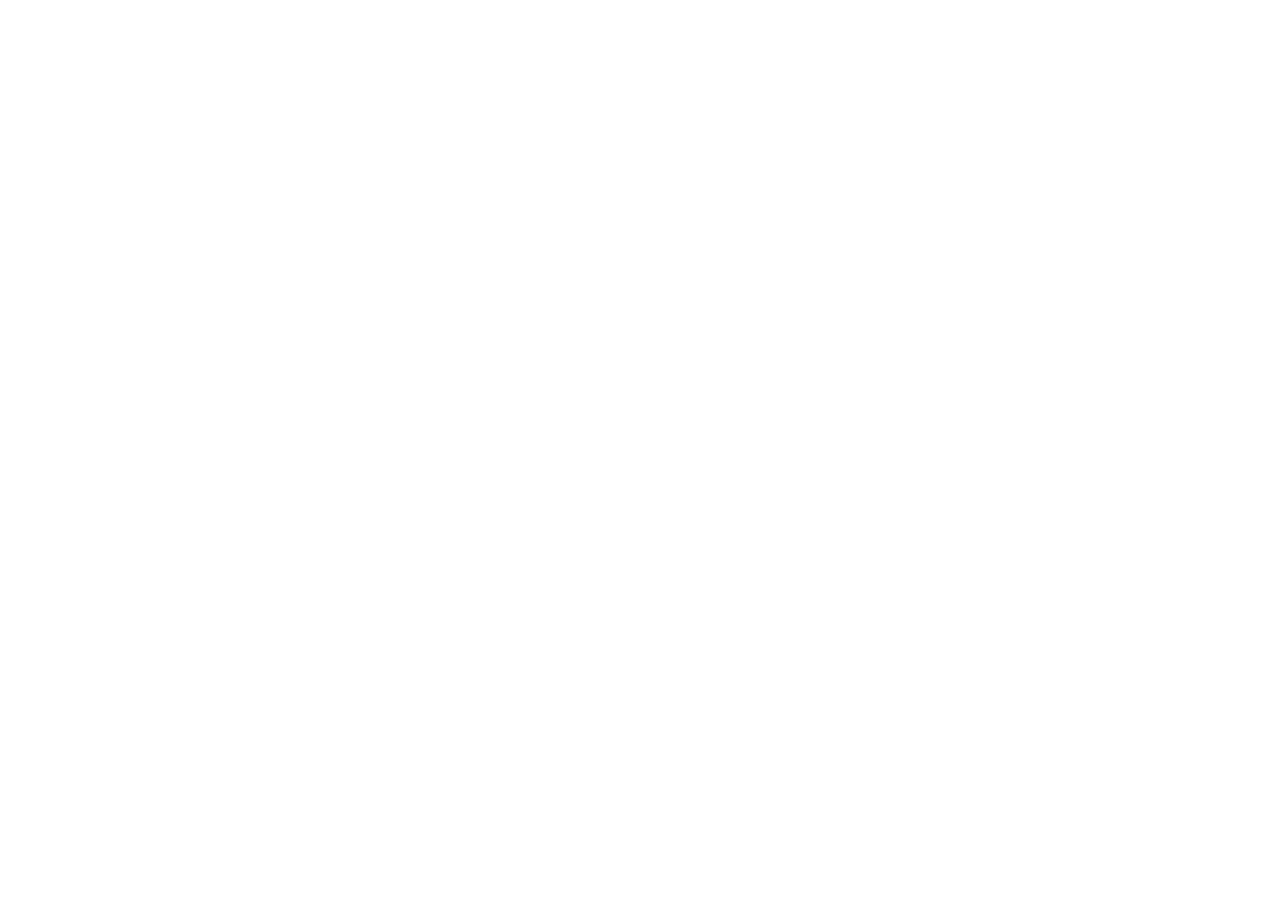
==== commit 02b08950: "Move the shop to totefile.com under the Totefile brand The site is built into site/ and served by a " ====
--- a/index.html
+++ b/index.html
@@ -1,180 +1 @@
-<!doctype html>
-<html lang="en">
-<head>
-<meta charset="utf-8">
-<meta name="viewport" content="width=device-width, initial-scale=1">
-<title>Serhii Solutions — export your Amazon invoices, Kindle highlights and Trello boards</title>
-<meta name="description" content="Browser extensions for Chrome, Edge and Firefox that export your Amazon invoices, Kindle highlights and Trello boards in one click. Private: your data never leaves your browser.">
-<link rel="stylesheet" href="assets/site.css">
-</head>
-<body>
-<header class="site"><div class="wrap">
-  <a class="brand" href="./"><span class="mark">⇩</span>Serhii Solutions</a>
-  <nav><a href="./#products">Products</a><a href="./#pricing">Pricing</a><a href="./#faq">FAQ</a><a href="./#support">Support</a></nav>
-</div></header>
-<main>
-<section class="hero"><div class="wrap">
-  <div>
-    <span class="eyebrow">Browser extensions</span>
-    <h1>Your data, <span class="grad">out in one click.</span></h1>
-    <p class="lead">Download every Amazon invoice for your accountant, move Kindle highlights into your notes, export a whole Trello board to a spreadsheet. No account, no uploads — it all happens in your browser.</p>
-    <div class="cta">
-      <a class="btn primary" href="#products">See the tools</a>
-      <a class="btn" href="#pricing">Pricing</a>
-    </div>
-    <div class="browsers"><span class="chip">Chrome</span><span class="chip">Edge</span><span class="chip">Firefox</span></div>
-    <div class="trust"><span>Free plan, no card</span><span>No passwords asked</span><span>14-day money-back</span></div>
-  </div>
-  <div class="stack">
-<div class="win"><div class="bar"><span class="dots"><i></i><i></i><i></i></span>amazon-invoices-2026.csv</div><div class="body"><table>
-  <tr><th>Date</th><th>Order</th><th>Total</th><th>Invoice</th></tr>
-  <tr><td>2026-03-14</td><td>302-4471923</td><td>€ 89.90</td><td><span class="tag g">PDF</span></td></tr>
-  <tr><td>2026-03-02</td><td>028-1934417</td><td>€ 24.99</td><td><span class="tag g">PDF</span></td></tr>
-  <tr><td>2026-02-21</td><td>114-8820315</td><td>€ 312.00</td><td><span class="tag g">PDF</span></td></tr>
-</table></div></div>
-<div class="win"><div class="bar"><span class="dots"><i></i><i></i><i></i></span>Product roadmap.csv</div><div class="body"><table>
-  <tr><th>List</th><th>Card</th><th>Labels</th><th>Due</th><th>Priority</th></tr>
-  <tr><td>Doing</td><td>New onboarding</td><td><span class="tag b">Design</span></td><td>Nov 12</td><td>High</td></tr>
-  <tr><td>Doing</td><td>Billing page</td><td><span class="tag y">Web</span></td><td>Nov 18</td><td>Medium</td></tr>
-  <tr><td>Review</td><td>Fix CSV export</td><td><span class="tag r">Bug</span></td><td>Nov 03</td><td>High</td></tr>
-  <tr><td>Done</td><td>Team offsite</td><td><span class="tag g">Ops</span></td><td>Oct 28</td><td>Low</td></tr>
-</table></div></div>
-<div class="win"><div class="bar"><span class="dots"><i></i><i></i><i></i></span>The Art of Focus.md</div><div class="body"><pre><span class="h"># The Art of Focus</span>
-<span class="q">Author: J. Example · 14 highlights</span>
-
-> Attention is the currency of the mind;
-> spend it where it compounds.
-<span class="q">— Location 512 · Yellow</span>
-
-**Note:** use this in the team retro.
-
-> Small rituals beat big plans.
-<span class="q">— Location 1204</span></pre></div></div></div>
-</div></section>
-
-<div class="wrap">
-<section class="section" id="products">
-  <div class="section-head"><span class="eyebrow">Products</span><h2>One small tool per site</h2><p>Each extension does one job well, on one site. Install the one you need — they are free to start.</p></div>
-  
-<article class="product" id="amazon-invoices">
-  <div class="info">
-    <div class="head"><img src="assets/img/amazon-invoices.png" alt="" width="52" height="52"><div><div class="for">For Amazon</div><h3>Invoice Downloader for Amazon</h3></div></div>
-    <p class="tagline">Save your Amazon invoices (PDF where Amazon issues them) and order summaries in one click, plus a list for your accountant.</p>
-    <ul class="ticks"><li>Every invoice of the period you pick — hundreds at once</li><li>Spreadsheet list for your bookkeeping</li><li>No limits on runs or invoices</li><li>Up to 3 of your devices</li></ul>
-    <div class="price-row"><span class="big">$39</span><span class="sub">one-time, yours forever · or $5/month</span></div>
-    <div class="cta">
-      <a class="btn primary" href="buy.html?p=amazon-invoices&amp;plan=lifetime">Get Pro — $39</a>
-      <a class="btn" href="buy.html?p=amazon-invoices&amp;plan=monthly">Monthly — $5</a>
-    </div>
-    <p class="free-note"><strong>Free plan:</strong> 5 runs per day · First 5 invoices of each run — preview, export and download.</p>
-  </div>
-  <div class="demo">
-<div class="win"><div class="bar"><span class="dots"><i></i><i></i><i></i></span>Downloads / amazon-invoices / 2026</div><div class="body">
-  <div class="file"><b>PDF</b>2026-03-14_302-4471923-invoice.pdf</div>
-  <div class="file"><b>PDF</b>2026-03-02_028-1934417-invoice.pdf</div>
-  <div class="file"><b>PDF</b>2026-02-21_114-8820315-invoice.pdf</div>
-  <div class="file"><b>PDF</b>2026-02-09_407-5517260-invoice.pdf</div>
-</div></div></div>
-</article>
-
-<article class="product flip" id="kindle-highlights-export">
-  <div class="info">
-    <div class="head"><img src="assets/img/kindle-highlights-export.png" alt="" width="52" height="52"><div><div class="for">For Kindle</div><h3>Highlights Exporter for Kindle</h3></div></div>
-    <p class="tagline">Export your Kindle highlights and notes to Markdown (grouped by book) or CSV.</p>
-    <ul class="ticks"><li>Your whole Kindle library in one run</li><li>Markdown for Obsidian / Notion, CSV for spreadsheets</li><li>No limits</li><li>Up to 3 of your devices</li></ul>
-    <div class="price-row"><span class="big">$29</span><span class="sub">one-time, yours forever · or $4/month</span></div>
-    <div class="cta">
-      <a class="btn primary" href="buy.html?p=kindle-highlights-export&amp;plan=lifetime">Get Pro — $29</a>
-      <a class="btn" href="buy.html?p=kindle-highlights-export&amp;plan=monthly">Monthly — $4</a>
-    </div>
-    <p class="free-note"><strong>Free plan:</strong> The book you have open · First 10 highlights of each run.</p>
-  </div>
-  <div class="demo">
-<div class="win"><div class="bar"><span class="dots"><i></i><i></i><i></i></span>Kindle highlights.md</div><div class="body"><pre><span class="h"># The Art of Focus</span>
-<span class="q">Author: J. Example · 14 highlights</span>
-
-> Attention is the currency of the mind;
-> spend it where it compounds.
-<span class="q">— Location 512 · Yellow</span>
-
-**Note:** use this in the team retro.
-
-> Small rituals beat big plans.
-<span class="q">— Location 1204</span></pre></div></div></div>
-</article>
-
-<article class="product" id="trello-export">
-  <div class="info">
-    <div class="head"><img src="assets/img/trello-export.png" alt="" width="52" height="52"><div><div class="for">For Trello</div><h3>Board Exporter for Trello</h3></div></div>
-    <p class="tagline">Export a Trello board to CSV or JSON in board order, with custom fields, dates and checklists.</p>
-    <ul class="ticks"><li>Whole boards, any size</li><li>Custom fields, checklists, labels, members, dates</li><li>No limits</li><li>Up to 3 of your devices</li></ul>
-    <div class="price-row"><span class="big">$19</span><span class="sub">one-time, yours forever · or $3/month</span></div>
-    <div class="cta">
-      <a class="btn primary" href="buy.html?p=trello-export&amp;plan=lifetime">Get Pro — $19</a>
-      <a class="btn" href="buy.html?p=trello-export&amp;plan=monthly">Monthly — $3</a>
-    </div>
-    <p class="free-note"><strong>Free plan:</strong> 5 runs per day · First 20 cards of each run.</p>
-  </div>
-  <div class="demo">
-<div class="win"><div class="bar"><span class="dots"><i></i><i></i><i></i></span>Product roadmap.csv</div><div class="body"><table>
-  <tr><th>List</th><th>Card</th><th>Labels</th><th>Due</th><th>Priority</th></tr>
-  <tr><td>Doing</td><td>New onboarding</td><td><span class="tag b">Design</span></td><td>Nov 12</td><td>High</td></tr>
-  <tr><td>Doing</td><td>Billing page</td><td><span class="tag y">Web</span></td><td>Nov 18</td><td>Medium</td></tr>
-  <tr><td>Review</td><td>Fix CSV export</td><td><span class="tag r">Bug</span></td><td>Nov 03</td><td>High</td></tr>
-  <tr><td>Done</td><td>Team offsite</td><td><span class="tag g">Ops</span></td><td>Oct 28</td><td>Low</td></tr>
-</table></div></div></div>
-</article>
-</section>
-
-<section class="section" id="how">
-  <div class="section-head"><span class="eyebrow">How it works</span><h2>Three clicks, no setup</h2></div>
-  <div class="grid3">
-    <div class="tile"><div class="num">1</div><h3>Open the page</h3><p>Your Amazon orders, your Kindle notebook or a Trello board — signed in as usual.</p></div>
-    <div class="tile"><div class="num">2</div><h3>Click the extension</h3><p>It reads what you already see, including the next pages, and shows a preview.</p></div>
-    <div class="tile"><div class="num">3</div><h3>Save the files</h3><p>PDF invoices, CSV for Excel and Google Sheets, JSON, or Markdown for Obsidian and Notion.</p></div>
-  </div>
-</section>
-
-<section class="section" id="privacy">
-  <div class="section-head"><span class="eyebrow">Privacy</span><h2>Your data stays with you</h2><p>We built these tools the way we'd want them for our own accounts.</p></div>
-  <div class="grid3">
-    <div class="tile"><div class="ico">🔒</div><h3>Nothing is uploaded</h3><p>Pages are read in your browser and saved only to files you choose. We never see your orders, books or boards.</p></div>
-    <div class="tile"><div class="ico">🔑</div><h3>No passwords</h3><p>Unlike invoice services, we never ask for your Amazon login — the extension uses the session you already have.</p></div>
-    <div class="tile"><div class="ico">🖱️</div><h3>Only when you click</h3><p>No background tracking, no analytics, no ads. Read the <a href="PRIVACY.html">privacy policy</a>.</p></div>
-  </div>
-</section>
-
-<section class="section" id="pricing">
-  <div class="section-head"><span class="eyebrow">Pricing</span><h2>Free to start. Pay once if it helps.</h2><p>Every extension is free with a daily limit. Pro is sold per extension: one-time lifetime license or monthly. Prices in USD; VAT or sales tax is added at checkout where it applies.</p></div>
-  <div class="table-scroll"><table class="compare">
-    <tr><th>Extension</th><th>Free</th><th>Pro</th><th>Monthly</th><th>Lifetime</th></tr>
-    <tr><td><strong>Invoice Downloader for Amazon</strong></td><td>5 runs per day, First 5 invoices of each run — preview, export and download</td><td><span class="yes">Unlimited</span></td><td>$5/mo</td><td>$39</td></tr><tr><td><strong>Highlights Exporter for Kindle</strong></td><td>The book you have open, First 10 highlights of each run</td><td><span class="yes">Unlimited</span></td><td>$4/mo</td><td>$29</td></tr><tr><td><strong>Board Exporter for Trello</strong></td><td>5 runs per day, First 20 cards of each run</td><td><span class="yes">Unlimited</span></td><td>$3/mo</td><td>$19</td></tr>
-  </table></div>
-  <p class="note">After paying you get a license key on screen: open the extension → Settings → paste → Activate. One key works on up to 3 of your devices, in Chrome, Edge and Firefox. Payments are processed by Paddle.com, our Merchant of Record.</p>
-</section>
-
-<section class="section" id="faq">
-  <div class="section-head"><span class="eyebrow">FAQ</span><h2>Questions</h2></div>
-  <details><summary>Which Amazon stores are supported?</summary><p>All Amazon marketplaces that have the "Your Orders" page — .com, .co.uk, .de, .fr, .it, .es, .pl, .nl, .se, .ca, .com.au and others. PDF invoices are saved where Amazon issues them; for other orders you get the order summary.</p></details>
-  <details><summary>Do I need to create an account?</summary><p>No. Install the extension and use it. For Pro you only paste the license key you get after paying.</p></details>
-  <details><summary>Lifetime or monthly — what's the difference?</summary><p>Lifetime is a one-time payment and includes future updates. Monthly renews each month and can be cancelled any time from the link in your Paddle receipt; Pro stays active until the end of the paid month.</p></details>
-  <details><summary>Can I get a refund?</summary><p>Yes — full refund within 14 days, no questions asked. See the <a href="refund.html">Refund Policy</a>.</p></details>
-  <details><summary>I lost my license key.</summary><p>Email <a href="mailto:sergefrontend@gmail.com">sergefrontend@gmail.com</a> from the address you paid with and we'll send it again.</p></details>
-  <details><summary>A site changed and the extension stopped working.</summary><p>It happens — Amazon, Kindle and Trello redesign their pages. Click "Report a problem" in the extension and email us the file; we usually fix it within days.</p></details>
-</section>
-
-<section class="final" id="support">
-  <h2>Questions or ideas?</h2>
-  <p>We answer within one business day.</p>
-  <a class="btn" href="mailto:sergefrontend@gmail.com">sergefrontend@gmail.com</a>
-</section>
-<p class="note" style="margin-top:28px">Not affiliated with, endorsed or sponsored by Amazon.com, Inc. or Atlassian. Amazon and Kindle are trademarks of Amazon.com, Inc.; Trello is a trademark of Atlassian.</p>
-</div>
-</main>
-<footer><div class="wrap">
-  <a href="./">Home</a><a href="terms.html">Terms of Service</a><a href="refund.html">Refund Policy</a><a href="PRIVACY.html">Privacy Policy</a><a href="mailto:sergefrontend@gmail.com">sergefrontend@gmail.com</a>
-  <p>© 2026 Serhii Solutions. Our order process is conducted by our online reseller Paddle.com. Paddle.com is the Merchant of Record for all our orders.</p>
-</div></footer>
-
-</body>
-</html>
+<!doctype html><meta charset="utf-8"><title>Totefile — export your Amazon invoices, Kindle highlights and Trello boards</title><link rel="canonical" href="https://totefile.com/"><meta http-equiv="refresh" content="0; url=https://totefile.com/"><script>location.replace("https://totefile.com/" + location.search + location.hash)</script><p>Moved to <a href="https://totefile.com/">https://totefile.com/</a>.</p>
